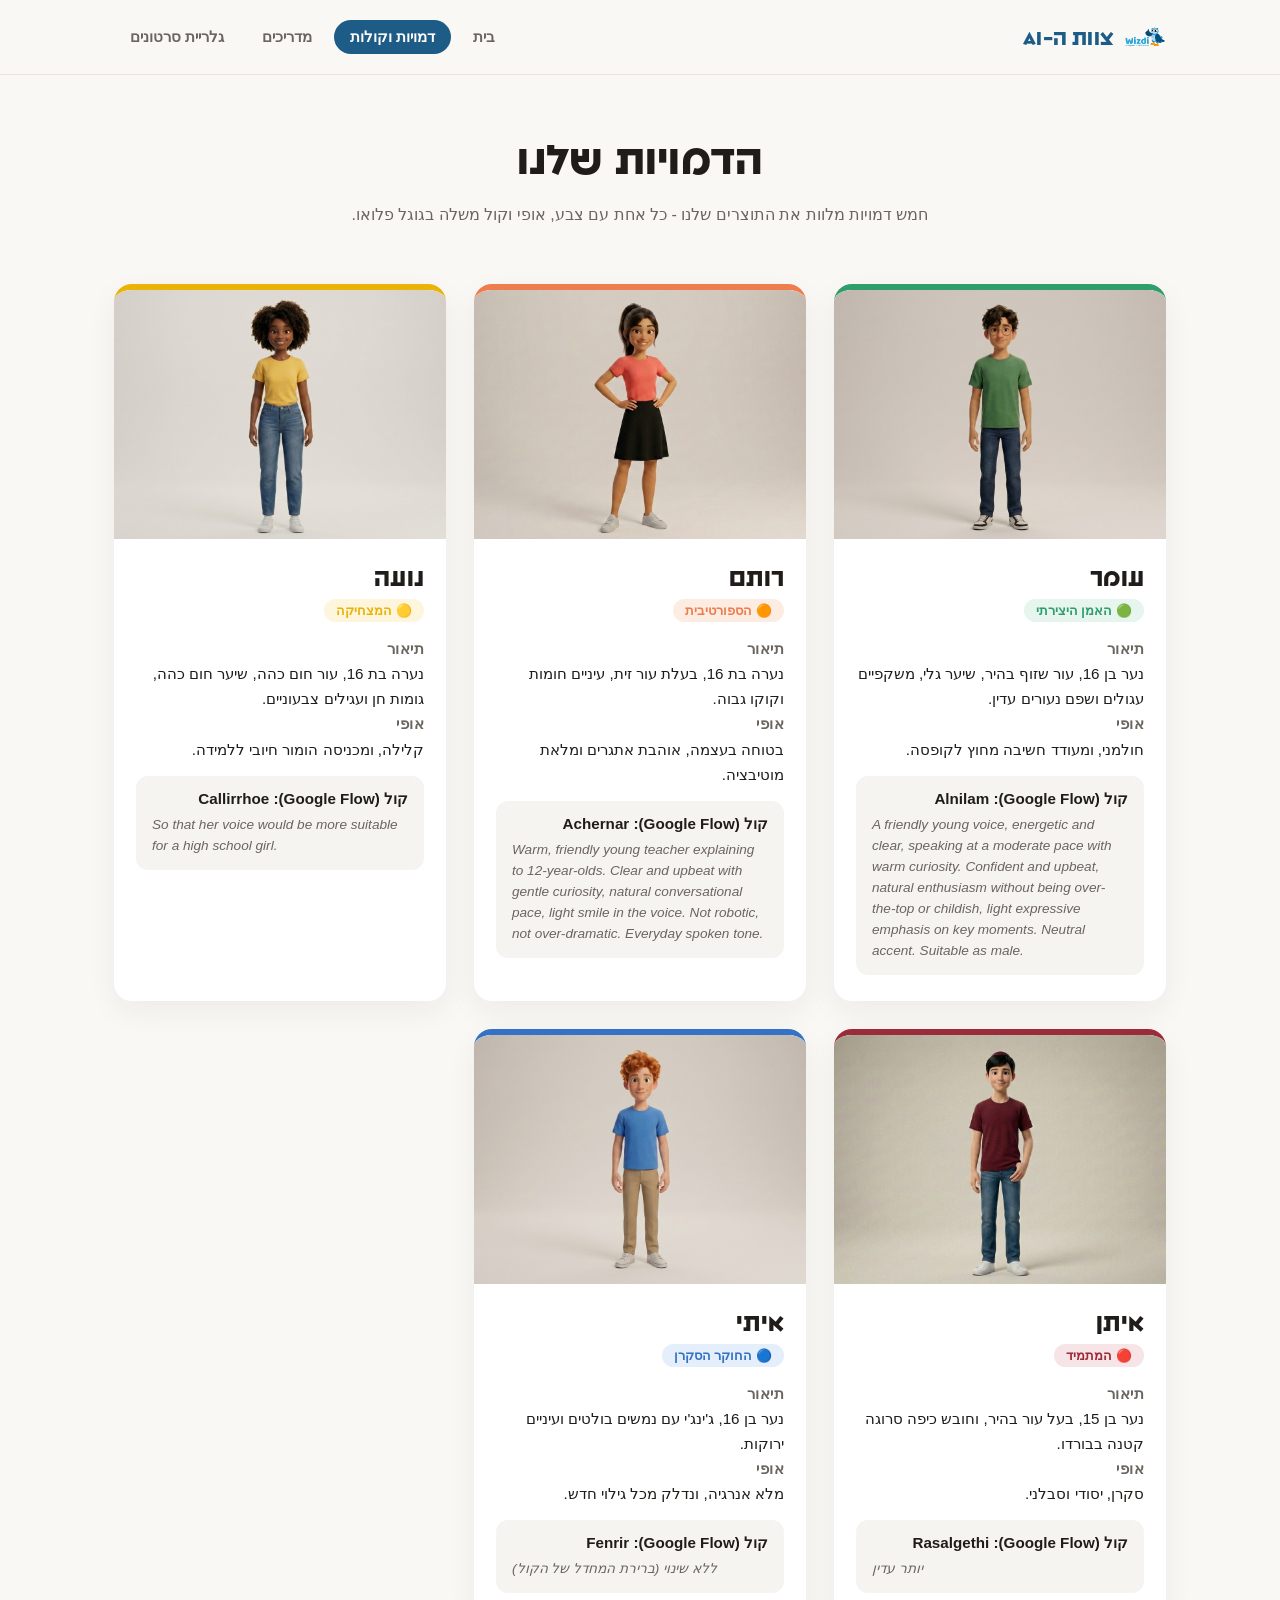
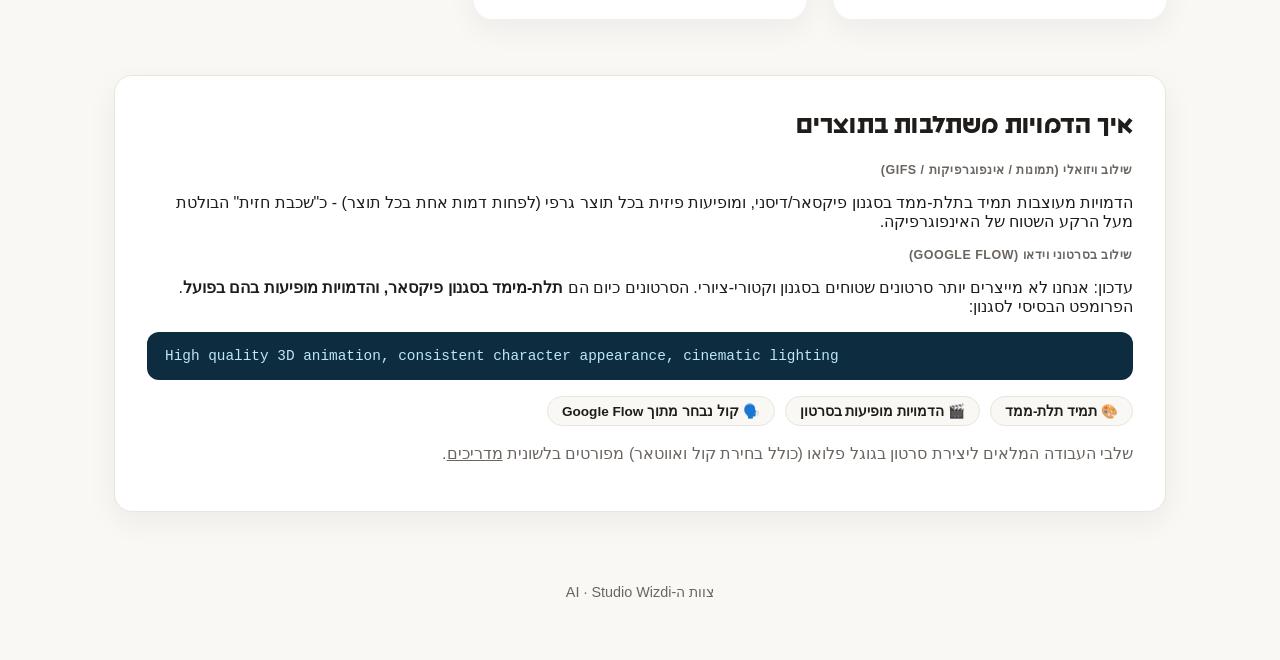
==== characters.html @ 392678b9 "Initial commit: wizdi AI team site" ====
<!DOCTYPE html>
<html lang="he" dir="rtl">
<head>
<meta charset="UTF-8" />
<meta name="viewport" content="width=device-width, initial-scale=1.0" />
<title>דמויות וקולות | צוות ה-AI וויזדי</title>
<meta name="robots" content="noindex, nofollow" />
<link rel="stylesheet" href="css/style.css" />
</head>
<body>

<header class="site-header">
  <nav class="nav">
    <a class="brand" href="index.html"><img src="assets/logo-wizdi.png" alt="Wizdi" /><span class="brand-text">צוות ה-AI</span></a>
    <div class="nav-links">
      <a href="index.html">בית</a>
      <a href="characters.html" class="active">דמויות וקולות</a>
      <a href="guides.html">מדריכים</a>
      <a href="videos.html">גלריית סרטונים</a>
    </div>
  </nav>
</header>

<section class="page-head">
  <h1>הדמויות שלנו</h1>
  <p>חמש דמויות מלוות את התוצרים שלנו - כל אחת עם צבע, אופי וקול משלה בגוגל פלואו.</p>
</section>

<div class="container">

  <div class="characters">

    <!-- עומר -->
    <article class="char-card" style="--accent-c: var(--c-omer); --soft-c: var(--c-omer-soft);">
      <div class="char-photo"><img src="assets/characters/omer.jpg" alt="עומר" /></div>
      <div class="char-body">
        <div class="char-name-row"><h3 class="char-name">עומר</h3></div>
        <span class="char-role">🟢 האמן היצירתי</span>

        <p class="char-section-label">תיאור</p>
        <p>נער בן 16, עור שזוף בהיר, שיער גלי, משקפיים עגולים ושפם נעורים עדין.</p>

        <p class="char-section-label">אופי</p>
        <p>חולמני, ומעודד חשיבה מחוץ לקופסה.</p>

        <div class="voice-box">
          <div class="voice-name">קול (Google Flow): Alnilam</div>
          <div class="voice-tone">A friendly young voice, energetic and clear, speaking at a moderate pace with warm curiosity. Confident and upbeat, natural enthusiasm without being over-the-top or childish, light expressive emphasis on key moments. Neutral accent. Suitable as male.</div>
        </div>
      </div>
    </article>

    <!-- רותם -->
    <article class="char-card" style="--accent-c: var(--c-rotem); --soft-c: var(--c-rotem-soft);">
      <div class="char-photo"><img src="assets/characters/rotem.jpg" alt="רותם" /></div>
      <div class="char-body">
        <div class="char-name-row"><h3 class="char-name">רותם</h3></div>
        <span class="char-role">🟠 הספורטיבית</span>

        <p class="char-section-label">תיאור</p>
        <p>נערה בת 16, בעלת עור זית, עיניים חומות וקוקו גבוה.</p>

        <p class="char-section-label">אופי</p>
        <p>בטוחה בעצמה, אוהבת אתגרים ומלאת מוטיבציה.</p>

        <div class="voice-box">
          <div class="voice-name">קול (Google Flow): Achernar</div>
          <div class="voice-tone">Warm, friendly young teacher explaining to 12-year-olds. Clear and upbeat with gentle curiosity, natural conversational pace, light smile in the voice. Not robotic, not over-dramatic. Everyday spoken tone.</div>
        </div>
      </div>
    </article>

    <!-- נועה -->
    <article class="char-card" style="--accent-c: var(--c-noa); --soft-c: var(--c-noa-soft);">
      <div class="char-photo"><img src="assets/characters/noa.jpg" alt="נועה" /></div>
      <div class="char-body">
        <div class="char-name-row"><h3 class="char-name">נועה</h3></div>
        <span class="char-role">🟡 המצחיקה</span>

        <p class="char-section-label">תיאור</p>
        <p>נערה בת 16, עור חום כהה, שיער חום כהה, גומות חן ועגילים צבעוניים.</p>

        <p class="char-section-label">אופי</p>
        <p>קלילה, ומכניסה הומור חיובי ללמידה.</p>

        <div class="voice-box">
          <div class="voice-name">קול (Google Flow): Callirrhoe</div>
          <div class="voice-tone">So that her voice would be more suitable for a high school girl.</div>
        </div>
      </div>
    </article>

    <!-- איתן -->
    <article class="char-card" style="--accent-c: var(--c-eitan); --soft-c: var(--c-eitan-soft);">
      <div class="char-photo"><img src="assets/characters/eitan.jpg" alt="איתן" /></div>
      <div class="char-body">
        <div class="char-name-row"><h3 class="char-name">איתן</h3></div>
        <span class="char-role">🔴 המתמיד</span>

        <p class="char-section-label">תיאור</p>
        <p>נער בן 15, בעל עור בהיר, וחובש כיפה סרוגה קטנה בבורדו.</p>

        <p class="char-section-label">אופי</p>
        <p>סקרן, יסודי וסבלני.</p>

        <div class="voice-box">
          <div class="voice-name">קול (Google Flow): Rasalgethi</div>
          <div class="voice-tone">יותר עדין</div>
        </div>
      </div>
    </article>

    <!-- איתי -->
    <article class="char-card" style="--accent-c: var(--c-eitai); --soft-c: var(--c-eitai-soft);">
      <div class="char-photo"><img src="assets/characters/eitai.jpg" alt="איתי" /></div>
      <div class="char-body">
        <div class="char-name-row"><h3 class="char-name">איתי</h3></div>
        <span class="char-role">🔵 החוקר הסקרן</span>

        <p class="char-section-label">תיאור</p>
        <p>נער בן 16, ג'ינג'י עם נמשים בולטים ועיניים ירוקות.</p>

        <p class="char-section-label">אופי</p>
        <p>מלא אנרגיה, ונדלק מכל גילוי חדש.</p>

        <div class="voice-box">
          <div class="voice-name">קול (Google Flow): Fenrir</div>
          <div class="voice-tone">ללא שינוי (ברירת המחדל של הקול)</div>
        </div>
      </div>
    </article>

  </div>

  <!-- הנחיות שילוב -->
  <div class="panel">
    <h2>איך הדמויות משתלבות בתוצרים</h2>

    <p class="char-section-label">שילוב ויזואלי (תמונות / אינפוגרפיקות / GIFs)</p>
    <p>הדמויות מעוצבות תמיד בתלת-ממד בסגנון פיקסאר/דיסני, ומופיעות פיזית בכל תוצר גרפי (לפחות דמות אחת בכל תוצר) - כ"שכבת חזית" הבולטת מעל הרקע השטוח של האינפוגרפיקה.</p>

    <p class="char-section-label">שילוב בסרטוני וידאו (Google Flow)</p>
    <p>עדכון: אנחנו לא מייצרים יותר סרטונים שטוחים בסגנון וקטורי-ציורי. הסרטונים כיום הם <strong>תלת-מימד בסגנון פיקסאר, והדמויות מופיעות בהם בפועל</strong>. הפרומפט הבסיסי לסגנון:</p>
    <div class="prompt-box">High quality 3D animation, consistent character appearance, cinematic lighting</div>

    <div class="badge-row">
      <span class="badge">🎨 תמיד תלת-ממד</span>
      <span class="badge">🎬 הדמויות מופיעות בסרטון</span>
      <span class="badge">🗣️ קול נבחר מתוך Google Flow</span>
    </div>

    <p style="margin-top:18px; color: var(--muted);">שלבי העבודה המלאים ליצירת סרטון בגוגל פלואו (כולל בחירת קול ואווטאר) מפורטים בלשונית <a href="guides.html" style="text-decoration:underline;">מדריכים</a>.</p>
  </div>

</div>

<footer class="site-footer">
  צוות ה-AI · Studio Wizdi
</footer>

</body>
</html>
---- css/style.css ----
/* ===== Fonts ===== */
@font-face {
  font-family: 'Anomalia';
  src: url('../assets/fonts/anomalia-light.otf') format('opentype');
  font-weight: 300;
}
@font-face {
  font-family: 'Anomalia';
  src: url('../assets/fonts/anomalia-medium.otf') format('opentype');
  font-weight: 400;
}
@font-face {
  font-family: 'Anomalia';
  src: url('../assets/fonts/anomalia-demibold.otf') format('opentype');
  font-weight: 600;
}
@font-face {
  font-family: 'Anomalia';
  src: url('../assets/fonts/anomalia-bold.otf') format('opentype');
  font-weight: 700;
}
@font-face {
  font-family: 'Anomalia';
  src: url('../assets/fonts/anomalia-ultrabold.otf') format('opentype');
  font-weight: 900;
}

/* ===== Design tokens ===== */
:root {
  --bg: #faf8f5;
  --surface: #ffffff;
  --ink: #1f1c1a;
  --muted: #6b6560;
  --line: #eae4dc;
  --accent: #29abe2;       /* כחול Wizdi */
  --accent-ink: #ffffff;
  --wizdi-navy: #1d5c86;   /* כחול כהה מהלוגו */
  --wizdi-orange: #f7a62b; /* כתום מהלוגו (מקור/כפות) */

  --c-omer: #2f9e6b;      /* ירוק */
  --c-omer-soft: #e6f5ee;
  --c-rotem: #ef7c4c;     /* קורל */
  --c-rotem-soft: #fdece2;
  --c-noa: #eab308;       /* צהוב */
  --c-noa-soft: #fdf5dc;
  --c-eitan: #9c2b3a;     /* בורדו */
  --c-eitan-soft: #f6e4e6;
  --c-eitai: #3372c4;     /* כחול */
  --c-eitai-soft: #e5eefb;

  --radius: 18px;
  --shadow: 0 10px 30px rgba(31, 28, 26, 0.06);
}

* { box-sizing: border-box; }

html, body {
  margin: 0;
  padding: 0;
  background: var(--bg);
  color: var(--ink);
  font-family: 'Assistant', 'Segoe UI', Arial, sans-serif;
  direction: rtl;
  scroll-behavior: smooth;
}

h1, h2, h3, .brand {
  font-family: 'Anomalia', 'Assistant', sans-serif;
  font-weight: 700;
  letter-spacing: 0.2px;
}

a { color: inherit; text-decoration: none; }
img { max-width: 100%; display: block; }

.container {
  max-width: 1100px;
  margin: 0 auto;
  padding: 0 24px;
}

/* ===== Nav ===== */
.site-header {
  position: sticky;
  top: 0;
  z-index: 50;
  background: rgba(250, 248, 245, 0.9);
  backdrop-filter: blur(8px);
  border-bottom: 1px solid var(--line);
}

.nav {
  display: flex;
  align-items: center;
  justify-content: space-between;
  padding: 16px 24px;
  max-width: 1100px;
  margin: 0 auto;
}

.brand {
  font-size: 1.3rem;
  display: flex;
  align-items: center;
  gap: 10px;
}

.brand img {
  height: 42px;
  width: auto;
  display: block;
}

.brand-text {
  color: var(--wizdi-navy);
  font-weight: 700;
}

.nav-links {
  display: flex;
  gap: 6px;
  flex-wrap: wrap;
}

.nav-links a {
  padding: 8px 16px;
  border-radius: 999px;
  font-weight: 600;
  font-size: 0.95rem;
  color: var(--muted);
  transition: background 0.15s, color 0.15s;
}

.nav-links a:hover {
  background: var(--surface);
  color: var(--ink);
}

.nav-links a.active {
  background: var(--wizdi-navy);
  color: #fff;
}

/* ===== Hero ===== */
.hero {
  padding: 72px 24px 48px;
  text-align: center;
}

.hero h1 {
  font-size: clamp(2rem, 4vw, 3rem);
  margin: 0 0 16px;
}

.hero p {
  color: var(--muted);
  font-size: 1.15rem;
  max-width: 640px;
  margin: 0 auto;
  line-height: 1.7;
}

/* ===== Section cards on home ===== */
.grid {
  display: grid;
  grid-template-columns: repeat(auto-fit, minmax(230px, 1fr));
  gap: 20px;
  margin: 48px 0 80px;
}

.tile {
  background: var(--surface);
  border: 1px solid var(--line);
  border-radius: var(--radius);
  padding: 28px 24px;
  box-shadow: var(--shadow);
  transition: transform 0.15s, box-shadow 0.15s;
}

.tile:hover {
  transform: translateY(-4px);
  box-shadow: 0 16px 36px rgba(31, 28, 26, 0.1);
}

.tile .emoji { font-size: 2rem; margin-bottom: 10px; display: block; }
.tile h3 { margin: 0 0 8px; font-size: 1.15rem; }
.tile p { margin: 0; color: var(--muted); font-size: 0.95rem; line-height: 1.6; }

/* ===== Page heading ===== */
.page-head {
  padding: 56px 24px 24px;
  text-align: center;
}
.page-head h1 { margin: 0 0 12px; font-size: clamp(1.8rem, 3.5vw, 2.6rem); }
.page-head p { color: var(--muted); max-width: 620px; margin: 0 auto; line-height: 1.7; }

/* ===== Character cards ===== */
.characters {
  display: grid;
  grid-template-columns: repeat(auto-fit, minmax(280px, 1fr));
  gap: 28px;
  margin: 32px 0 56px;
}

.char-card {
  background: var(--surface);
  border-radius: var(--radius);
  overflow: hidden;
  box-shadow: var(--shadow);
  border-top: 6px solid var(--accent-c, var(--accent));
}

.char-card .char-photo {
  aspect-ratio: 4 / 3;
  overflow: hidden;
  background: var(--soft-c, #f2f2f2);
}

.char-card .char-photo img {
  width: 100%;
  height: 100%;
  object-fit: cover;
  object-position: top center;
}

.char-body { padding: 22px 22px 26px; }

.char-name-row {
  display: flex;
  align-items: baseline;
  justify-content: space-between;
  gap: 10px;
  margin-bottom: 4px;
}

.char-name { font-size: 1.5rem; margin: 0; }

.char-role {
  display: inline-block;
  font-size: 0.8rem;
  font-weight: 700;
  padding: 4px 12px;
  border-radius: 999px;
  background: var(--soft-c, #eee);
  color: var(--accent-c, #333);
  margin-bottom: 14px;
}

.char-section-label {
  font-size: 0.78rem;
  font-weight: 700;
  color: var(--muted);
  text-transform: uppercase;
  letter-spacing: 0.5px;
  margin: 14px 0 4px;
}

.char-card p { margin: 0; line-height: 1.65; font-size: 0.95rem; }

.voice-box {
  margin-top: 14px;
  background: #f6f4f0;
  border-radius: 12px;
  padding: 14px 16px;
  direction: ltr;
  text-align: left;
}

.voice-box .voice-name {
  direction: rtl;
  text-align: right;
  font-weight: 700;
  font-size: 0.95rem;
  margin-bottom: 6px;
  color: var(--ink);
}

.voice-box .voice-tone {
  font-size: 0.85rem;
  color: var(--muted);
  line-height: 1.55;
  font-style: italic;
}

/* ===== Guidelines panel ===== */
.panel {
  background: var(--surface);
  border: 1px solid var(--line);
  border-radius: var(--radius);
  padding: 32px;
  box-shadow: var(--shadow);
  margin-bottom: 32px;
}

.panel h2 { margin-top: 0; }

.prompt-box {
  background: #0d2c40;
  color: #bfe6f7;
  border-radius: 12px;
  padding: 16px 18px;
  direction: ltr;
  text-align: left;
  font-family: 'Consolas', 'Courier New', monospace;
  font-size: 0.9rem;
  overflow-x: auto;
  margin: 14px 0;
}

.badge-row { display: flex; flex-wrap: wrap; gap: 10px; margin: 16px 0; }
.badge {
  padding: 6px 14px;
  border-radius: 999px;
  background: var(--bg);
  border: 1px solid var(--line);
  font-size: 0.85rem;
  font-weight: 600;
}

/* ===== Guides page: subnav & sections ===== */
.subnav {
  display: flex;
  gap: 10px;
  justify-content: center;
  margin: 8px 0 36px;
}
.subnav a {
  padding: 9px 20px;
  border-radius: 999px;
  background: var(--surface);
  border: 1px solid var(--line);
  font-weight: 700;
  font-size: 0.95rem;
}
.subnav a:hover { box-shadow: var(--shadow); }

.section-title {
  margin: 40px 0 18px;
  font-size: 1.4rem;
}
.section-title:first-of-type { margin-top: 0; }

.panel-head-row {
  display: flex;
  align-items: center;
  justify-content: space-between;
  gap: 12px;
  flex-wrap: wrap;
}
.panel-head-row h3 { margin: 0; }

/* ===== Accordion ===== */
.category-heading {
  margin: 36px 0 14px;
  font-size: 1.1rem;
  display: flex;
  align-items: center;
  gap: 8px;
  color: var(--wizdi-navy);
}
.category-heading:first-of-type { margin-top: 8px; }

.accordion-item {
  margin-bottom: 14px;
  overflow: hidden;
}

.accordion-header {
  display: flex;
  align-items: center;
  justify-content: space-between;
  gap: 8px;
}

.accordion-toggle {
  flex: 1;
  display: flex;
  align-items: center;
  gap: 14px;
  background: none;
  border: none;
  padding: 20px 24px;
  margin: 0;
  cursor: pointer;
  font-family: inherit;
  font-size: 1.05rem;
  font-weight: 700;
  color: var(--ink);
  text-align: right;
  border-radius: var(--radius);
  transition: background 0.15s;
}
.accordion-toggle:hover { background: var(--bg); }

.accordion-title { flex: 1; }
.accordion-hint {
  font-size: 0.8rem;
  font-weight: 600;
  color: var(--muted);
}

.accordion-chevron {
  flex-shrink: 0;
  display: inline-flex;
  color: var(--muted);
  transition: transform 300ms cubic-bezier(.4,0,.2,1), color 0.2s;
}
.accordion-item.open .accordion-chevron {
  transform: rotate(180deg);
  color: var(--wizdi-navy);
}

.accordion-item .print-btn { margin-inline-end: 16px; flex-shrink: 0; }

.accordion-body {
  max-height: 0;
  overflow: hidden;
  transition: max-height 340ms cubic-bezier(.4,0,.2,1);
}
.accordion-body-inner {
  padding: 0 24px 26px;
}

.print-btn {
  border: 1px solid var(--line);
  background: var(--bg);
  border-radius: 999px;
  padding: 8px 16px;
  font-size: 0.85rem;
  font-weight: 700;
  cursor: pointer;
  font-family: inherit;
  color: var(--ink);
}
.print-btn:hover { background: var(--surface); box-shadow: var(--shadow); }

/* ===== Video embeds & step lists ===== */
.video-wrap {
  position: relative;
  width: 100%;
  aspect-ratio: 16 / 9;
  border-radius: 14px;
  overflow: hidden;
  background: #000;
  margin: 16px 0 24px;
}
.video-wrap iframe,
.video-wrap video {
  position: absolute;
  inset: 0;
  width: 100%;
  height: 100%;
  border: 0;
}

.resource-links { display: flex; flex-wrap: wrap; gap: 10px; margin: 4px 0 24px; }
.resource-link {
  display: inline-flex;
  align-items: center;
  gap: 8px;
  padding: 8px 16px;
  border-radius: 999px;
  background: var(--bg);
  border: 1px solid var(--line);
  font-size: 0.88rem;
  font-weight: 600;
  transition: background 0.15s;
}
.resource-link:hover { background: var(--surface); box-shadow: var(--shadow); }

.step-list { margin: 0; padding: 0; list-style: none; counter-reset: step; }
.step-list li {
  counter-increment: step;
  position: relative;
  padding: 10px 0 10px 0;
  padding-right: 44px;
  border-bottom: 1px solid var(--line);
  line-height: 1.6;
}
.step-list li:last-child { border-bottom: none; }
.step-list li::before {
  content: counter(step);
  position: absolute;
  right: 0;
  top: 8px;
  width: 26px;
  height: 26px;
  border-radius: 50%;
  background: var(--wizdi-navy);
  color: #fff;
  font-size: 0.8rem;
  font-weight: 700;
  display: flex;
  align-items: center;
  justify-content: center;
}
.step-list li strong { display: block; margin-bottom: 2px; }
.step-list li span.muted { color: var(--muted); font-size: 0.92rem; }

.credit-tag {
  font-size: 0.82rem;
  color: var(--muted);
  margin: -6px 0 14px;
}

/* ===== Placeholder / coming soon ===== */
.coming-soon {
  border: 2px dashed var(--line);
  border-radius: var(--radius);
  padding: 48px 24px;
  text-align: center;
  color: var(--muted);
  margin-bottom: 28px;
}
.coming-soon .emoji { font-size: 2.2rem; display: block; margin-bottom: 12px; }
.coming-soon h3 { color: var(--ink); margin: 0 0 8px; }

/* ===== Footer ===== */
.site-footer {
  text-align: center;
  padding: 40px 24px 60px;
  color: var(--muted);
  font-size: 0.9rem;
}

/* ===== Responsive ===== */
@media (max-width: 640px) {
  .nav { flex-direction: column; gap: 12px; }
  .nav-links { justify-content: center; }
}

/* ===== Print ===== */
@media print {
  .site-header, .site-footer, .hero, .subnav, .no-print,
  .video-wrap, .coming-soon, .print-btn {
    display: none !important;
  }
  .panel:not(.printable) { display: none !important; }
  body { background: #fff; }
  .panel.printable {
    box-shadow: none;
    border: none;
    padding: 0;
  }
  .char-card, .tile { break-inside: avoid; }

  .accordion-body { max-height: none !important; overflow: visible !important; }
  .accordion-chevron { display: none !important; }
  .accordion-toggle { cursor: default; padding: 6px 0 !important; }
  .accordion-toggle:hover { background: none; }
  .accordion-body-inner { padding: 0 !important; }
  .category-heading { break-after: avoid; }
}
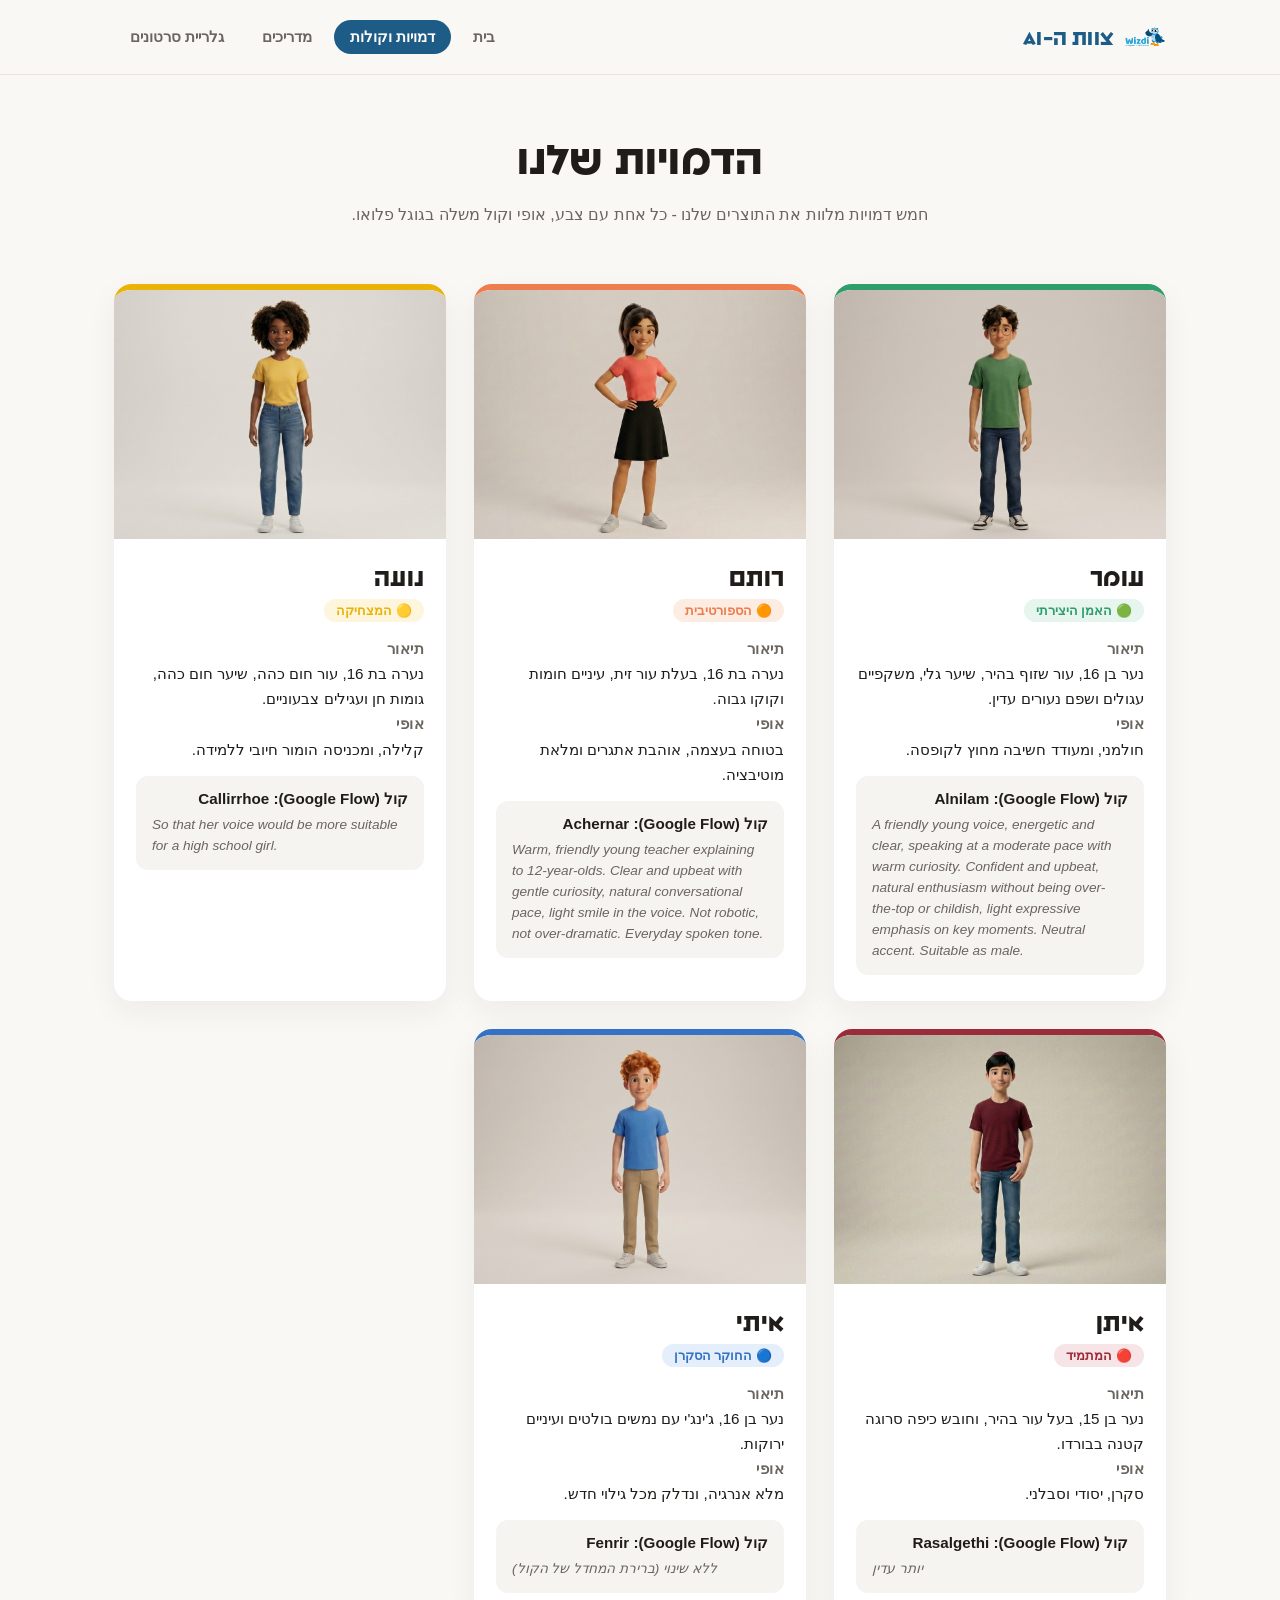
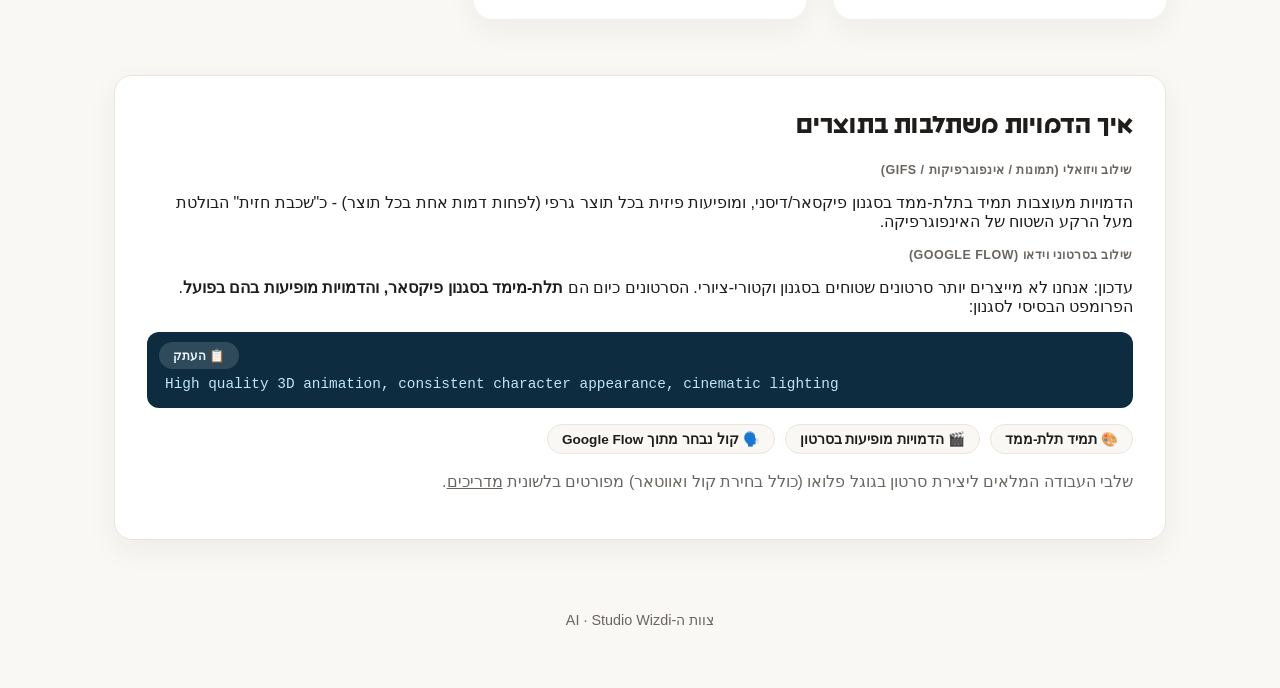
==== commit f18d061e: "Add card design prompt + convenient copy buttons on all prompt boxes" ====
--- a/characters.html
+++ b/characters.html
@@ -141,7 +141,10 @@
 
     <p class="char-section-label">שילוב בסרטוני וידאו (Google Flow)</p>
     <p>עדכון: אנחנו לא מייצרים יותר סרטונים שטוחים בסגנון וקטורי-ציורי. הסרטונים כיום הם <strong>תלת-מימד בסגנון פיקסאר, והדמויות מופיעות בהם בפועל</strong>. הפרומפט הבסיסי לסגנון:</p>
-    <div class="prompt-box">High quality 3D animation, consistent character appearance, cinematic lighting</div>
+    <div class="prompt-box-wrap">
+      <button class="copy-btn" type="button" onclick="copyPromptBox(this)">📋 העתק</button>
+      <div class="prompt-box">High quality 3D animation, consistent character appearance, cinematic lighting</div>
+    </div>
 
     <div class="badge-row">
       <span class="badge">🎨 תמיד תלת-ממד</span>
@@ -158,5 +161,6 @@
   צוות ה-AI · Studio Wizdi
 </footer>
 
+<script src="js/copy.js"></script>
 </body>
 </html>
--- a/css/style.css
+++ b/css/style.css
@@ -306,6 +306,27 @@
   overflow-x: auto;
   margin: 14px 0;
 }
+
+.prompt-box-wrap { position: relative; margin: 14px 0; }
+.prompt-box-wrap .prompt-box { margin: 0; padding-top: 44px; }
+.copy-btn {
+  position: absolute;
+  top: 10px;
+  left: 12px;
+  z-index: 2;
+  border: none;
+  background: rgba(255,255,255,0.14);
+  color: #eaf6ff;
+  border-radius: 999px;
+  padding: 6px 14px;
+  font-size: 0.78rem;
+  font-weight: 700;
+  cursor: pointer;
+  font-family: inherit;
+  transition: background 0.15s;
+}
+.copy-btn:hover { background: rgba(255,255,255,0.26); }
+.copy-btn.copied { background: #2e7d32; color: #fff; }
 
 .badge-row { display: flex; flex-wrap: wrap; gap: 10px; margin: 16px 0; }
 .badge {
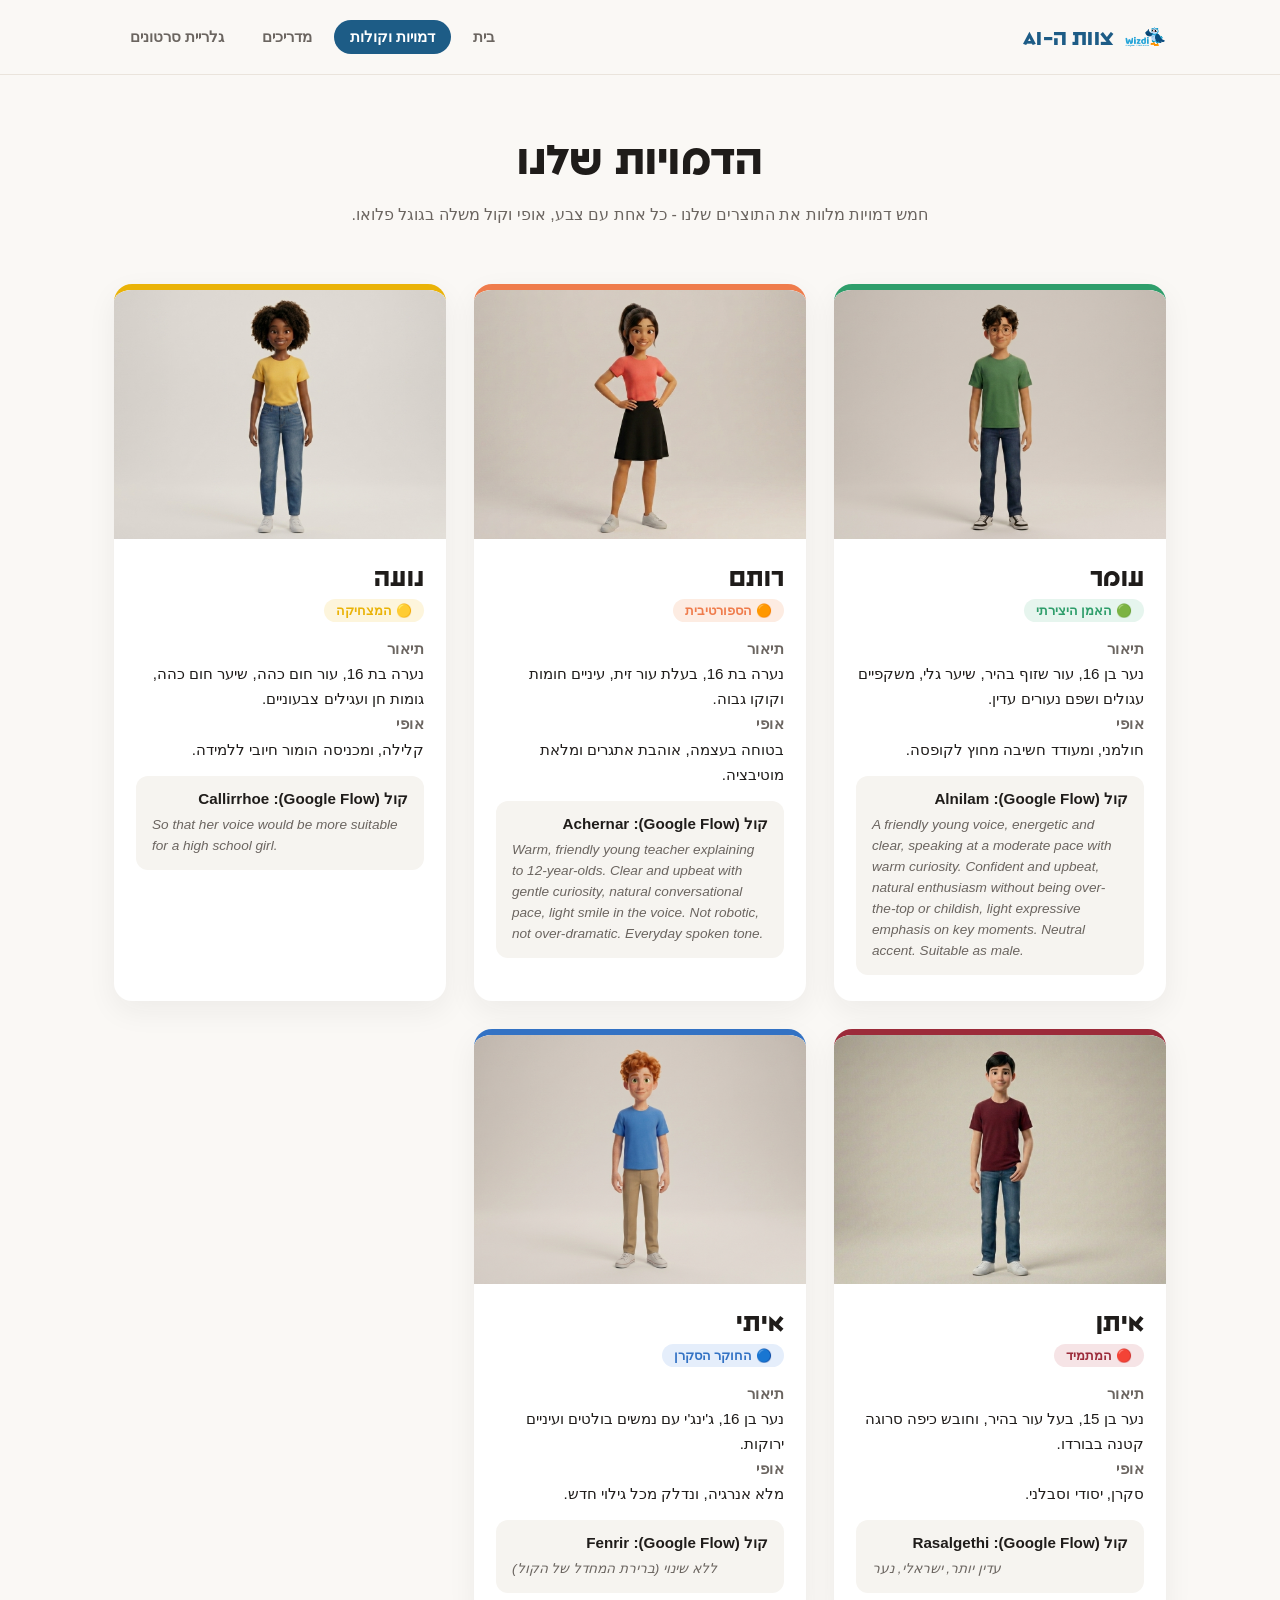
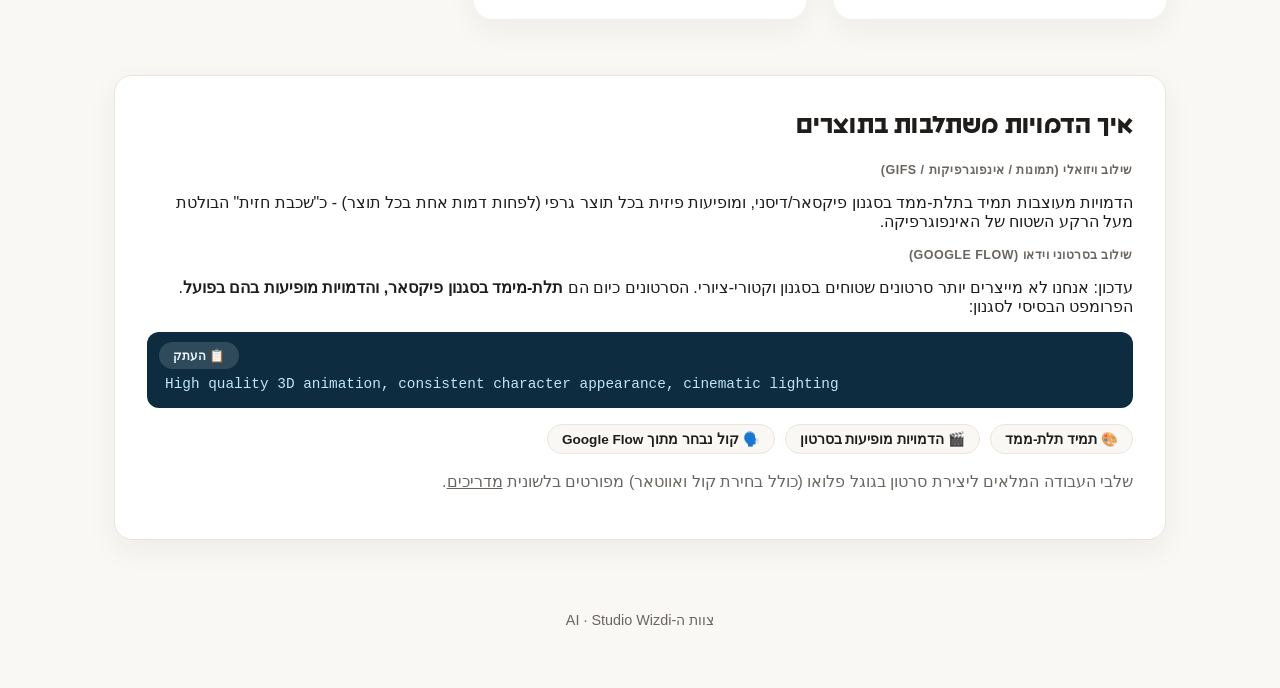
==== commit f7d8a985: "Add files via upload" ====
--- a/characters.html
+++ b/characters.html
@@ -105,7 +105,7 @@
 
         <div class="voice-box">
           <div class="voice-name">קול (Google Flow): Rasalgethi</div>
-          <div class="voice-tone">יותר עדין</div>
+          <div class="voice-tone">עדין יותר, ישראלי, נער</div>
         </div>
       </div>
     </article>
